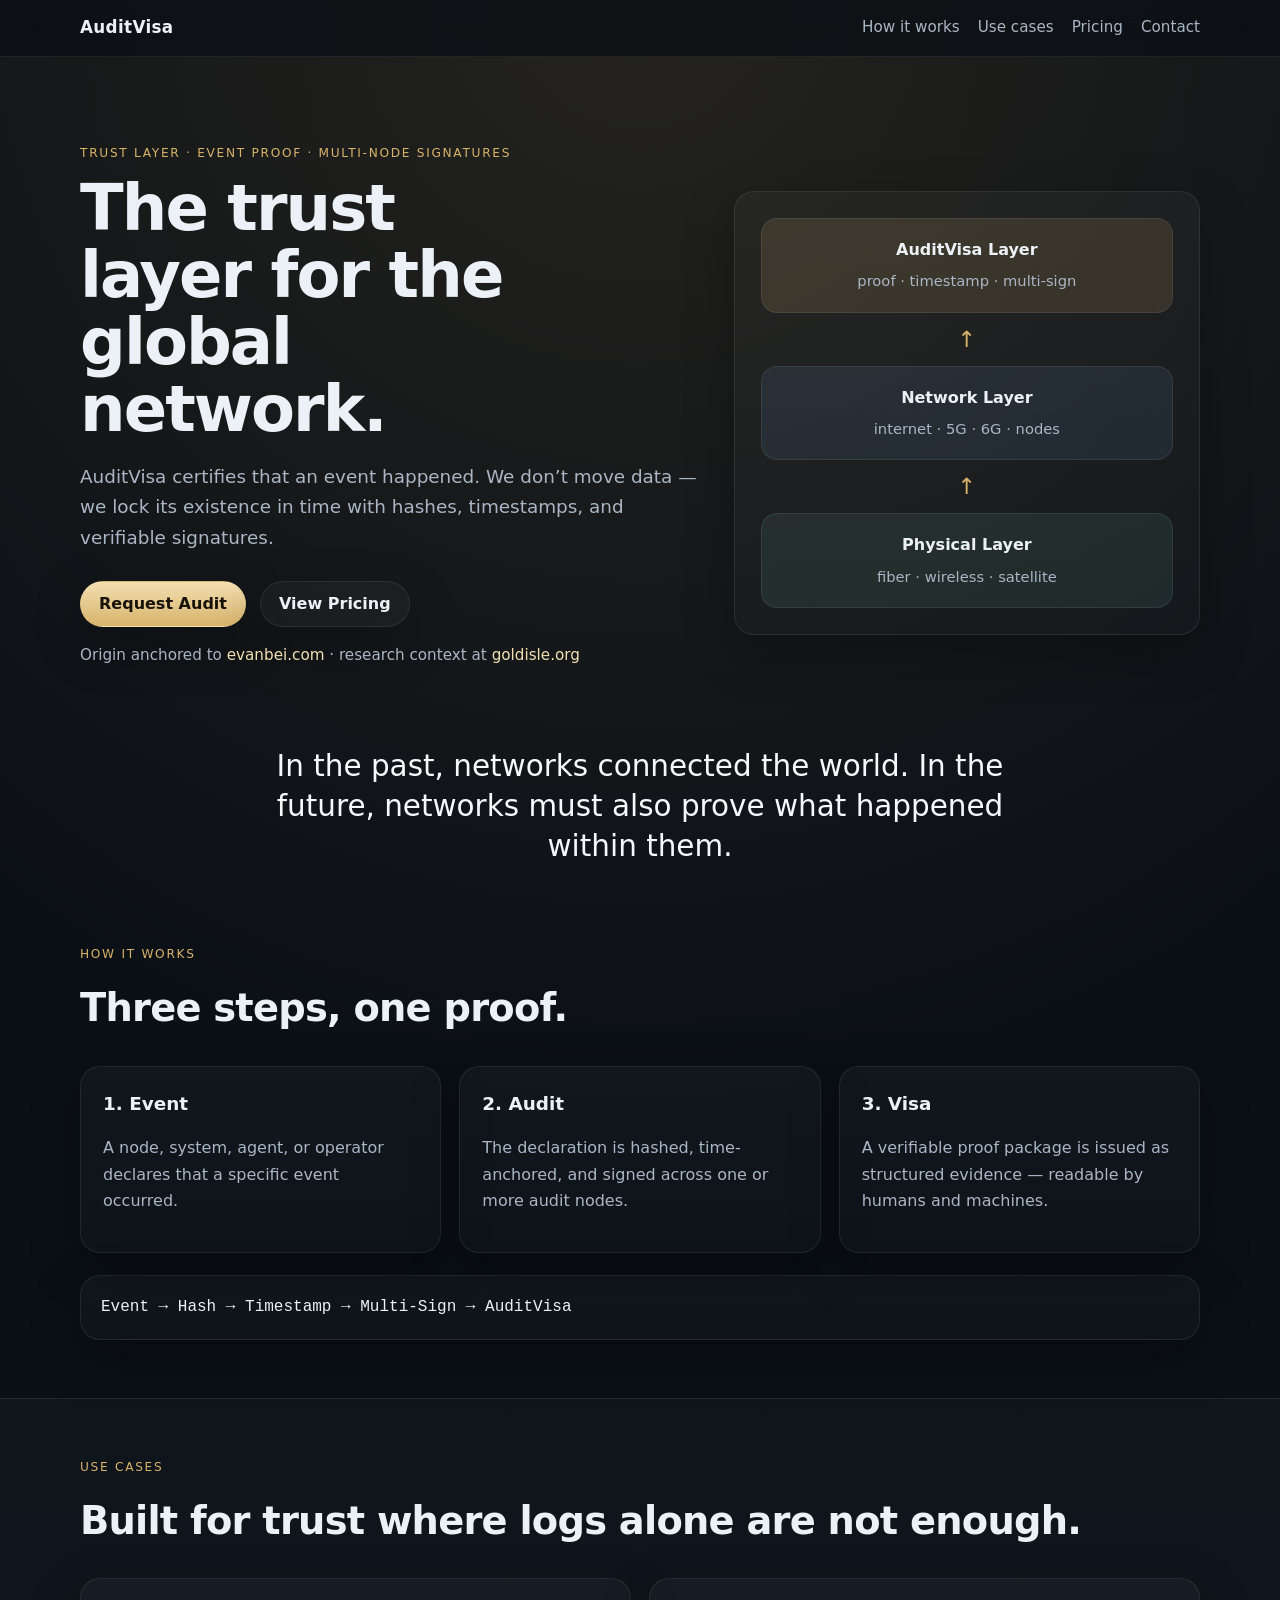
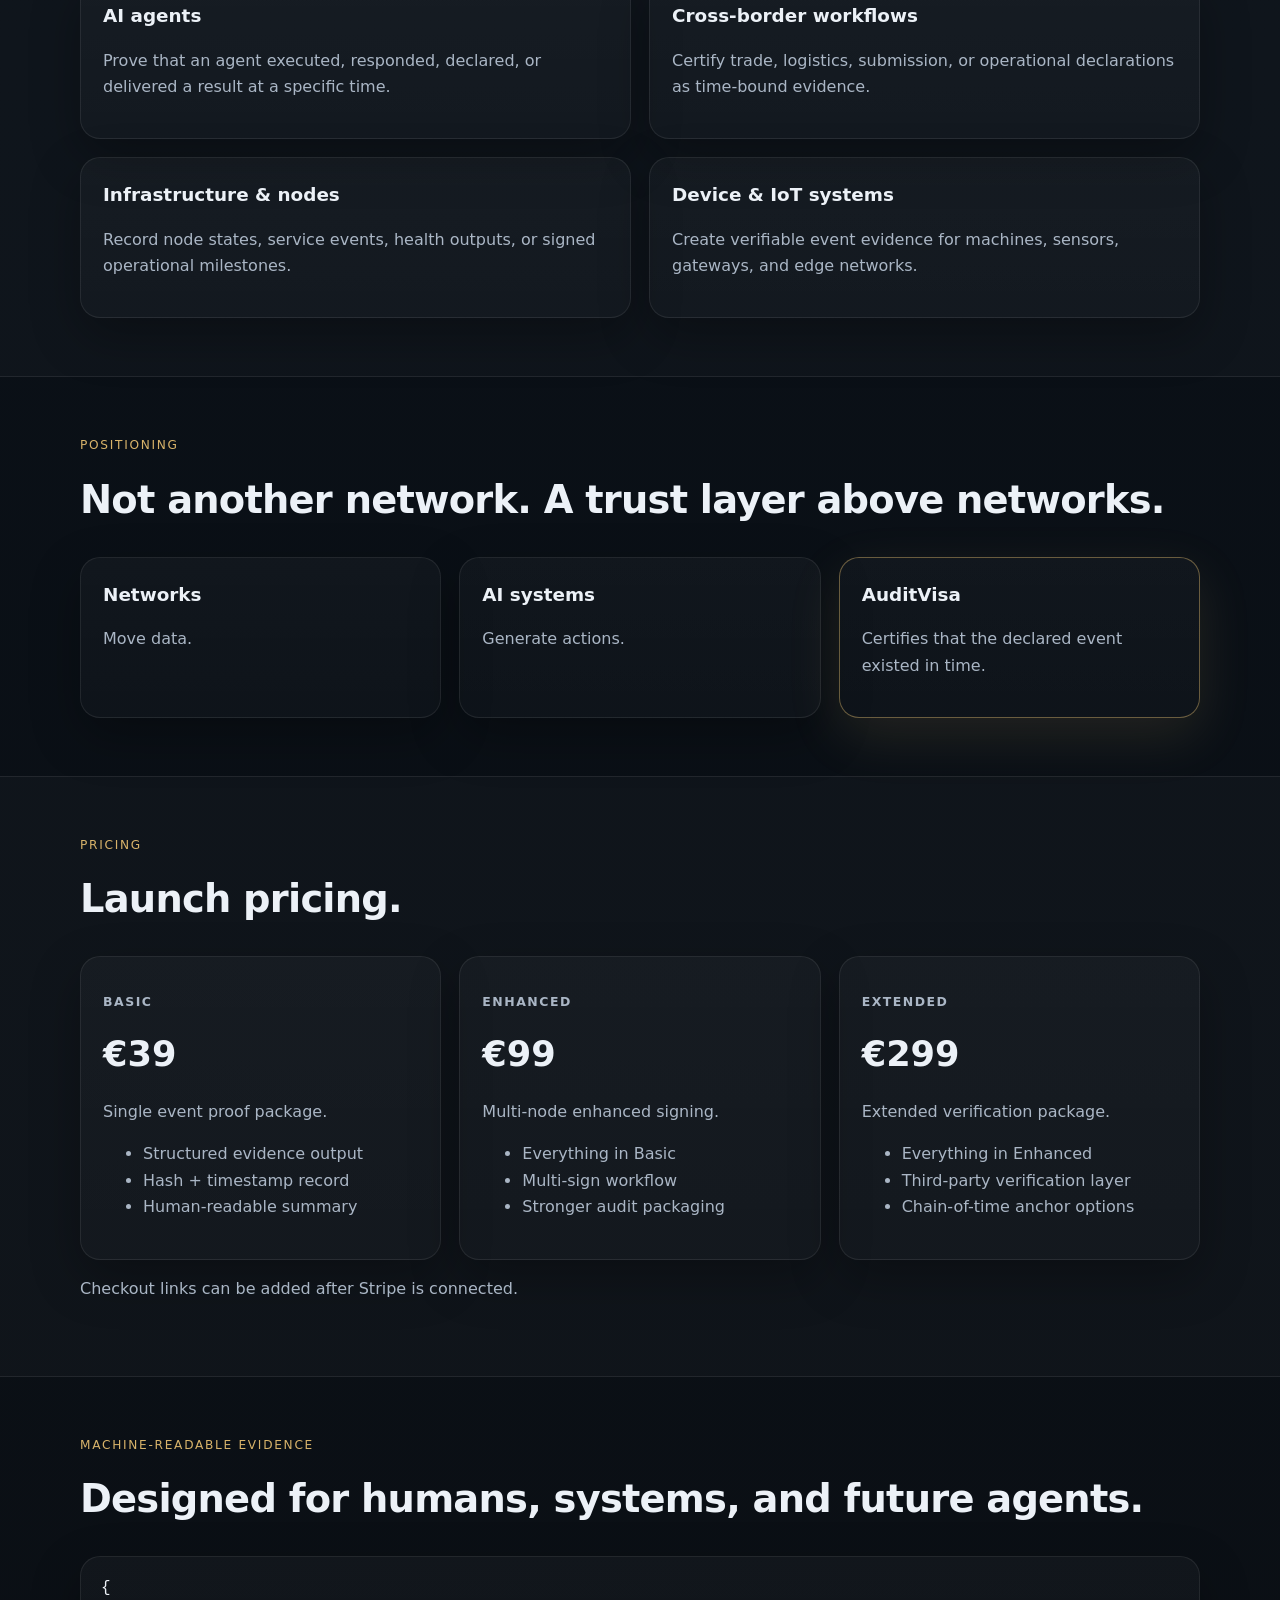
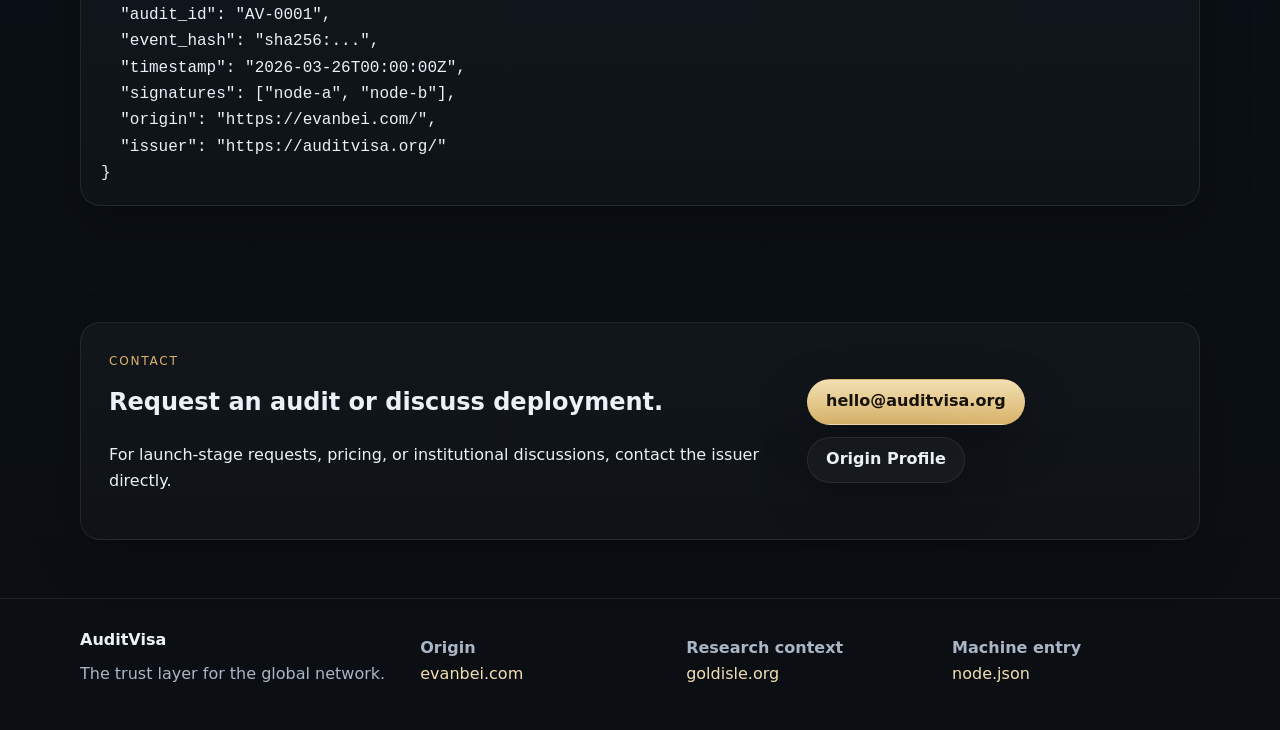
==== index.html @ 033c46bf "Initial deploy for Originsl auditvisa site" ====
<!doctype html>
<html lang="en">
<head>
  <meta charset="utf-8">
  <meta name="viewport" content="width=device-width, initial-scale=1">
  <title>AuditVisa — The Trust Layer for the Global Network</title>
  <meta name="description" content="AuditVisa is a trust layer for the global network. We don’t move data — we certify that it happened.">
  <meta name="theme-color" content="#0b0f14">
  <meta name="robots" content="index,follow,max-image-preview:large">
  <link rel="canonical" href="https://auditvisa.org/">

  <meta property="og:type" content="website">
  <meta property="og:title" content="AuditVisa — The Trust Layer for the Global Network">
  <meta property="og:description" content="We don’t move data — we certify that it happened.">
  <meta property="og:url" content="https://auditvisa.org/">
  <meta property="og:site_name" content="AuditVisa">
  <meta property="og:image" content="https://auditvisa.org/og-image.png">

  <meta name="twitter:card" content="summary_large_image">
  <meta name="twitter:title" content="AuditVisa — The Trust Layer for the Global Network">
  <meta name="twitter:description" content="We don’t move data — we certify that it happened.">
  <meta name="twitter:image" content="https://auditvisa.org/og-image.png">

  <link rel="icon" href="/favicon.svg" type="image/svg+xml">
  <link rel="stylesheet" href="/style.css">

  <script type="application/ld+json">
  {
    "@context": "https://schema.org",
    "@type": "WebSite",
    "name": "AuditVisa",
    "url": "https://auditvisa.org/",
    "description": "AuditVisa is a trust layer for the global network. It certifies that an event happened.",
    "publisher": {
      "@type": "Organization",
      "name": "AuditVisa"
    },
    "about": [
      {"@type": "Thing", "name": "Event Proof"},
      {"@type": "Thing", "name": "Timestamping"},
      {"@type": "Thing", "name": "Multi-node signatures"},
      {"@type": "Thing", "name": "Network trust layer"}
    ]
  }
  </script>

  <script type="application/ld+json">
  {
    "@context": "https://schema.org",
    "@type": "Organization",
    "name": "AuditVisa",
    "url": "https://auditvisa.org/",
    "logo": "https://auditvisa.org/favicon.svg",
    "foundingDate": "2026",
    "sameAs": [
      "https://evanbei.com/",
      "https://goldisle.org/",
      "https://aiorigins.org/",
      "https://aipoints.org/"
    ],
    "founder": {
      "@type": "Person",
      "name": "Evan Bei",
      "alternateName": "Xiaojun Yin",
      "url": "https://evanbei.com/"
    }
  }
  </script>
</head>
<body>
  <header class="site-header">
    <div class="wrap nav">
      <a class="brand" href="/">AuditVisa</a>
      <nav>
        <a href="#how">How it works</a>
        <a href="#use-cases">Use cases</a>
        <a href="#pricing">Pricing</a>
        <a href="#contact">Contact</a>
      </nav>
    </div>
  </header>

  <main>
    <section class="hero">
      <div class="wrap hero-grid">
        <div>
          <p class="eyebrow">Trust layer · event proof · multi-node signatures</p>
          <h1>The trust layer for the global network.</h1>
          <p class="lead">AuditVisa certifies that an event happened. We don’t move data — we lock its existence in time with hashes, timestamps, and verifiable signatures.</p>
          <div class="cta-row">
            <a class="btn btn-primary" href="#contact">Request Audit</a>
            <a class="btn btn-secondary" href="#pricing">View Pricing</a>
          </div>
          <p class="subnote">Origin anchored to <a href="https://evanbei.com/">evanbei.com</a> · research context at <a href="https://goldisle.org/">goldisle.org</a></p>
        </div>
        <div class="panel diagram">
          <div class="layer l1">AuditVisa Layer<br><span>proof · timestamp · multi-sign</span></div>
          <div class="arrow">↑</div>
          <div class="layer l2">Network Layer<br><span>internet · 5G · 6G · nodes</span></div>
          <div class="arrow">↑</div>
          <div class="layer l3">Physical Layer<br><span>fiber · wireless · satellite</span></div>
        </div>
      </div>
    </section>

    <section class="statement">
      <div class="wrap narrow">
        <blockquote>
          In the past, networks connected the world. In the future, networks must also prove what happened within them.
        </blockquote>
      </div>
    </section>

    <section id="how" class="section">
      <div class="wrap">
        <div class="section-head">
          <p class="eyebrow">How it works</p>
          <h2>Three steps, one proof.</h2>
        </div>
        <div class="cards three">
          <article class="card">
            <h3>1. Event</h3>
            <p>A node, system, agent, or operator declares that a specific event occurred.</p>
          </article>
          <article class="card">
            <h3>2. Audit</h3>
            <p>The declaration is hashed, time-anchored, and signed across one or more audit nodes.</p>
          </article>
          <article class="card">
            <h3>3. Visa</h3>
            <p>A verifiable proof package is issued as structured evidence — readable by humans and machines.</p>
          </article>
        </div>
        <div class="codebox">
<pre><code>Event → Hash → Timestamp → Multi-Sign → AuditVisa</code></pre>
        </div>
      </div>
    </section>

    <section id="use-cases" class="section alt">
      <div class="wrap">
        <div class="section-head">
          <p class="eyebrow">Use cases</p>
          <h2>Built for trust where logs alone are not enough.</h2>
        </div>
        <div class="cards grid-2">
          <article class="card">
            <h3>AI agents</h3>
            <p>Prove that an agent executed, responded, declared, or delivered a result at a specific time.</p>
          </article>
          <article class="card">
            <h3>Cross-border workflows</h3>
            <p>Certify trade, logistics, submission, or operational declarations as time-bound evidence.</p>
          </article>
          <article class="card">
            <h3>Infrastructure & nodes</h3>
            <p>Record node states, service events, health outputs, or signed operational milestones.</p>
          </article>
          <article class="card">
            <h3>Device & IoT systems</h3>
            <p>Create verifiable event evidence for machines, sensors, gateways, and edge networks.</p>
          </article>
        </div>
      </div>
    </section>

    <section class="section">
      <div class="wrap">
        <div class="section-head">
          <p class="eyebrow">Positioning</p>
          <h2>Not another network. A trust layer above networks.</h2>
        </div>
        <div class="comparison">
          <div class="card">
            <h3>Networks</h3>
            <p>Move data.</p>
          </div>
          <div class="card">
            <h3>AI systems</h3>
            <p>Generate actions.</p>
          </div>
          <div class="card highlight">
            <h3>AuditVisa</h3>
            <p>Certifies that the declared event existed in time.</p>
          </div>
        </div>
      </div>
    </section>

    <section id="pricing" class="section alt">
      <div class="wrap">
        <div class="section-head">
          <p class="eyebrow">Pricing</p>
          <h2>Launch pricing.</h2>
        </div>
        <div class="cards three">
          <article class="card price">
            <p class="plan">Basic</p>
            <h3>€39</h3>
            <p>Single event proof package.</p>
            <ul>
              <li>Structured evidence output</li>
              <li>Hash + timestamp record</li>
              <li>Human-readable summary</li>
            </ul>
          </article>
          <article class="card price">
            <p class="plan">Enhanced</p>
            <h3>€99</h3>
            <p>Multi-node enhanced signing.</p>
            <ul>
              <li>Everything in Basic</li>
              <li>Multi-sign workflow</li>
              <li>Stronger audit packaging</li>
            </ul>
          </article>
          <article class="card price">
            <p class="plan">Extended</p>
            <h3>€299</h3>
            <p>Extended verification package.</p>
            <ul>
              <li>Everything in Enhanced</li>
              <li>Third-party verification layer</li>
              <li>Chain-of-time anchor options</li>
            </ul>
          </article>
        </div>
        <p class="small-note">Checkout links can be added after Stripe is connected.</p>
      </div>
    </section>

    <section class="section">
      <div class="wrap">
        <div class="section-head">
          <p class="eyebrow">Machine-readable evidence</p>
          <h2>Designed for humans, systems, and future agents.</h2>
        </div>
        <div class="codebox">
<pre><code>{
  "audit_id": "AV-0001",
  "event_hash": "sha256:...",
  "timestamp": "2026-03-26T00:00:00Z",
  "signatures": ["node-a", "node-b"],
  "origin": "https://evanbei.com/",
  "issuer": "https://auditvisa.org/"
}</code></pre>
        </div>
      </div>
    </section>

    <section id="contact" class="section contact">
      <div class="wrap contact-box">
        <div>
          <p class="eyebrow">Contact</p>
          <h2>Request an audit or discuss deployment.</h2>
          <p>For launch-stage requests, pricing, or institutional discussions, contact the issuer directly.</p>
        </div>
        <div class="contact-actions">
          <a class="btn btn-primary" href="mailto:hello@auditvisa.org">hello@auditvisa.org</a>
          <a class="btn btn-secondary" href="https://evanbei.com/">Origin Profile</a>
        </div>
      </div>
    </section>
  </main>

  <footer class="site-footer">
    <div class="wrap footer-grid">
      <div>
        <strong>AuditVisa</strong>
        <p>The trust layer for the global network.</p>
      </div>
      <div>
        <p><strong>Origin</strong><br><a href="https://evanbei.com/">evanbei.com</a></p>
      </div>
      <div>
        <p><strong>Research context</strong><br><a href="https://goldisle.org/">goldisle.org</a></p>
      </div>
      <div>
        <p><strong>Machine entry</strong><br><a href="/node.json">node.json</a></p>
      </div>
    </div>
  </footer>
</body>
</html>
---- style.css ----
:root {
  --bg: #0b0f14;
  --panel: #121923;
  --panel-2: #182232;
  --text: #ecf1f7;
  --muted: #aab6c5;
  --line: rgba(255,255,255,.08);
  --accent: #d8b36a;
  --accent-2: #f2dfb2;
  --max: 1120px;
  --radius: 20px;
  --shadow: 0 18px 50px rgba(0,0,0,.28);
}

* { box-sizing: border-box; }
html { scroll-behavior: smooth; }
body {
  margin: 0;
  font-family: Inter, ui-sans-serif, system-ui, -apple-system, BlinkMacSystemFont, "Segoe UI", sans-serif;
  background:
    radial-gradient(circle at top, rgba(216,179,106,.12), transparent 28%),
    linear-gradient(180deg, #0b0f14, #0a1017 42%, #0b0f14);
  color: var(--text);
  line-height: 1.65;
}

a { color: var(--accent-2); text-decoration: none; }
a:hover { text-decoration: underline; }
.wrap { width: min(var(--max), calc(100% - 32px)); margin: 0 auto; }
.narrow { width: min(820px, calc(100% - 32px)); margin: 0 auto; }

.site-header {
  position: sticky;
  top: 0;
  z-index: 20;
  backdrop-filter: blur(14px);
  background: rgba(11,15,20,.72);
  border-bottom: 1px solid var(--line);
}
.nav {
  display: flex;
  align-items: center;
  justify-content: space-between;
  padding: 14px 0;
}
.brand {
  font-size: 1.05rem;
  font-weight: 700;
  letter-spacing: .02em;
  color: var(--text);
}
nav {
  display: flex;
  gap: 18px;
  flex-wrap: wrap;
}
nav a {
  color: var(--muted);
  font-size: .95rem;
}

.hero {
  padding: 86px 0 54px;
}
.hero-grid {
  display: grid;
  grid-template-columns: 1.2fr .9fr;
  gap: 32px;
  align-items: center;
}
.eyebrow {
  color: var(--accent);
  text-transform: uppercase;
  letter-spacing: .14em;
  font-size: .76rem;
  margin: 0 0 12px;
}
h1, h2, h3, blockquote { margin-top: 0; }
h1 {
  font-size: clamp(2.4rem, 5vw, 4.6rem);
  line-height: 1.05;
  letter-spacing: -.03em;
  max-width: 10ch;
  margin-bottom: 18px;
}
.lead {
  font-size: 1.15rem;
  color: var(--muted);
  max-width: 60ch;
}
.subnote {
  color: var(--muted);
  font-size: .95rem;
  margin-top: 16px;
}
.cta-row {
  display: flex;
  gap: 14px;
  margin: 28px 0 8px;
  flex-wrap: wrap;
}
.btn {
  display: inline-flex;
  align-items: center;
  justify-content: center;
  min-height: 46px;
  padding: 0 18px;
  border-radius: 999px;
  font-weight: 700;
  border: 1px solid transparent;
  box-shadow: var(--shadow);
}
.btn:hover { text-decoration: none; }
.btn-primary {
  background: linear-gradient(180deg, var(--accent-2), var(--accent));
  color: #17120a;
}
.btn-secondary {
  background: rgba(255,255,255,.03);
  border-color: var(--line);
  color: var(--text);
}

.panel, .card, .contact-box, .codebox {
  background: linear-gradient(180deg, rgba(255,255,255,.03), rgba(255,255,255,.02));
  border: 1px solid var(--line);
  border-radius: var(--radius);
  box-shadow: var(--shadow);
}
.diagram {
  padding: 26px;
}
.layer {
  padding: 18px;
  border-radius: 16px;
  text-align: center;
  font-weight: 700;
  border: 1px solid var(--line);
}
.layer span {
  display: block;
  font-size: .92rem;
  font-weight: 500;
  color: var(--muted);
  margin-top: 6px;
}
.l1 { background: rgba(216,179,106,.14); }
.l2 { background: rgba(102,146,204,.12); }
.l3 { background: rgba(118,208,174,.10); }
.arrow {
  text-align: center;
  color: var(--accent);
  font-size: 1.4rem;
  padding: 8px 0;
}

.statement { padding: 10px 0 20px; }
blockquote {
  margin: 0;
  font-size: clamp(1.3rem, 2.3vw, 2rem);
  line-height: 1.35;
  color: #f6f8fb;
  text-align: center;
}

.section { padding: 58px 0; }
.alt { background: rgba(255,255,255,.02); border-top: 1px solid var(--line); border-bottom: 1px solid var(--line); }
.section-head { margin-bottom: 26px; }
.section-head h2 {
  font-size: clamp(1.7rem, 3vw, 2.8rem);
  letter-spacing: -.02em;
  margin-bottom: 0;
}
.cards {
  display: grid;
  gap: 18px;
}
.cards.three { grid-template-columns: repeat(3, 1fr); }
.grid-2 { grid-template-columns: repeat(2, 1fr); }
.card {
  padding: 22px;
}
.card h3 {
  margin-bottom: 10px;
  font-size: 1.15rem;
}
.card p, .card li {
  color: var(--muted);
}
.comparison {
  display: grid;
  grid-template-columns: repeat(3, 1fr);
  gap: 18px;
}
.highlight {
  border-color: rgba(216,179,106,.45);
  box-shadow: 0 18px 54px rgba(216,179,106,.12);
}
.codebox {
  margin-top: 22px;
  padding: 18px 20px;
  overflow: auto;
}
pre, code {
  font-family: ui-monospace, SFMono-Regular, Menlo, Monaco, Consolas, "Liberation Mono", monospace;
}
pre { margin: 0; white-space: pre-wrap; }
.price h3 {
  font-size: 2.2rem;
  margin: 2px 0 8px;
}
.plan {
  color: var(--accent);
  font-weight: 700;
  text-transform: uppercase;
  letter-spacing: .12em;
  font-size: .78rem;
}
.small-note {
  color: var(--muted);
  margin-top: 16px;
}
.contact-box {
  padding: 28px;
  display: flex;
  align-items: center;
  justify-content: space-between;
  gap: 24px;
}
.contact-actions {
  display: flex;
  gap: 12px;
  flex-wrap: wrap;
}
.site-footer {
  border-top: 1px solid var(--line);
  padding: 28px 0 42px;
}
.footer-grid {
  display: grid;
  grid-template-columns: 1.3fr 1fr 1fr 1fr;
  gap: 18px;
}
.site-footer p {
  color: var(--muted);
  margin: 8px 0 0;
}

@media (max-width: 900px) {
  .hero-grid,
  .cards.three,
  .comparison,
  .footer-grid,
  .grid-2 {
    grid-template-columns: 1fr;
  }
  .contact-box,
  .nav {
    flex-direction: column;
    align-items: flex-start;
  }
  h1 { max-width: none; }
}
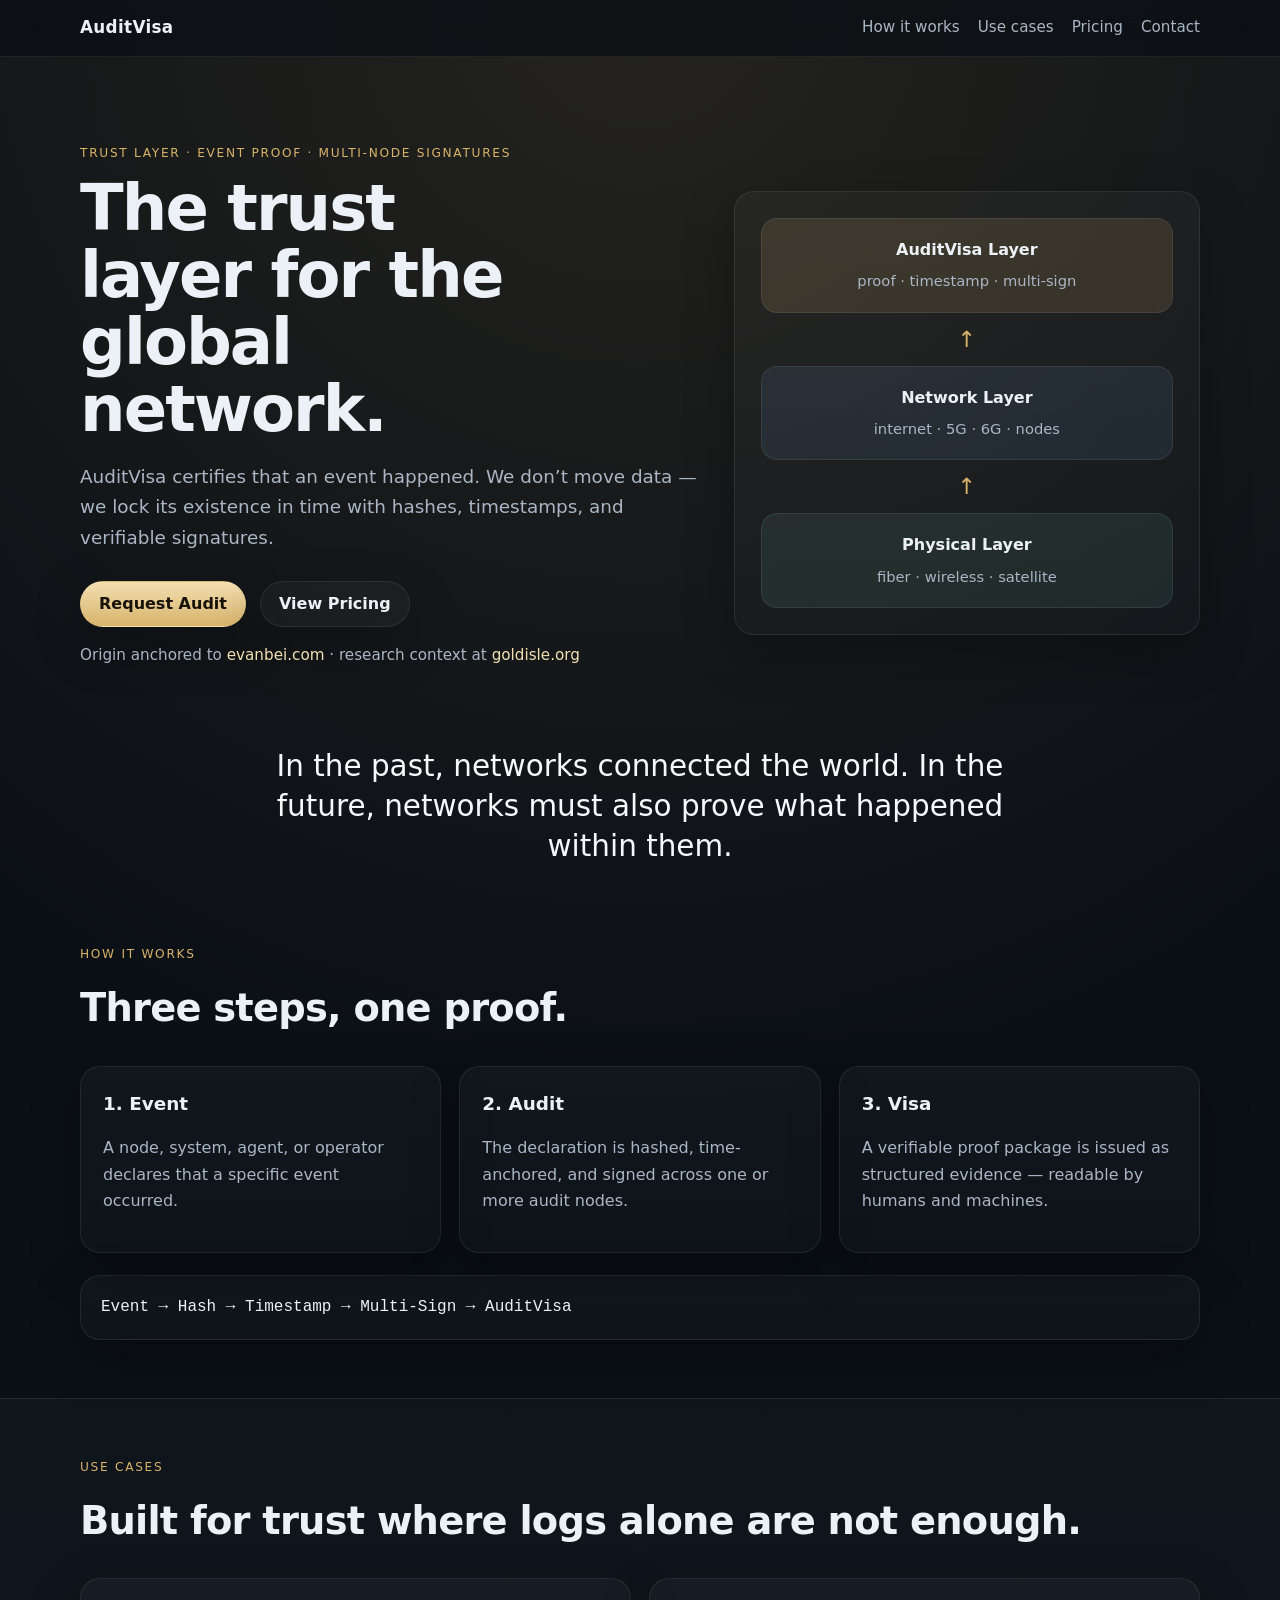
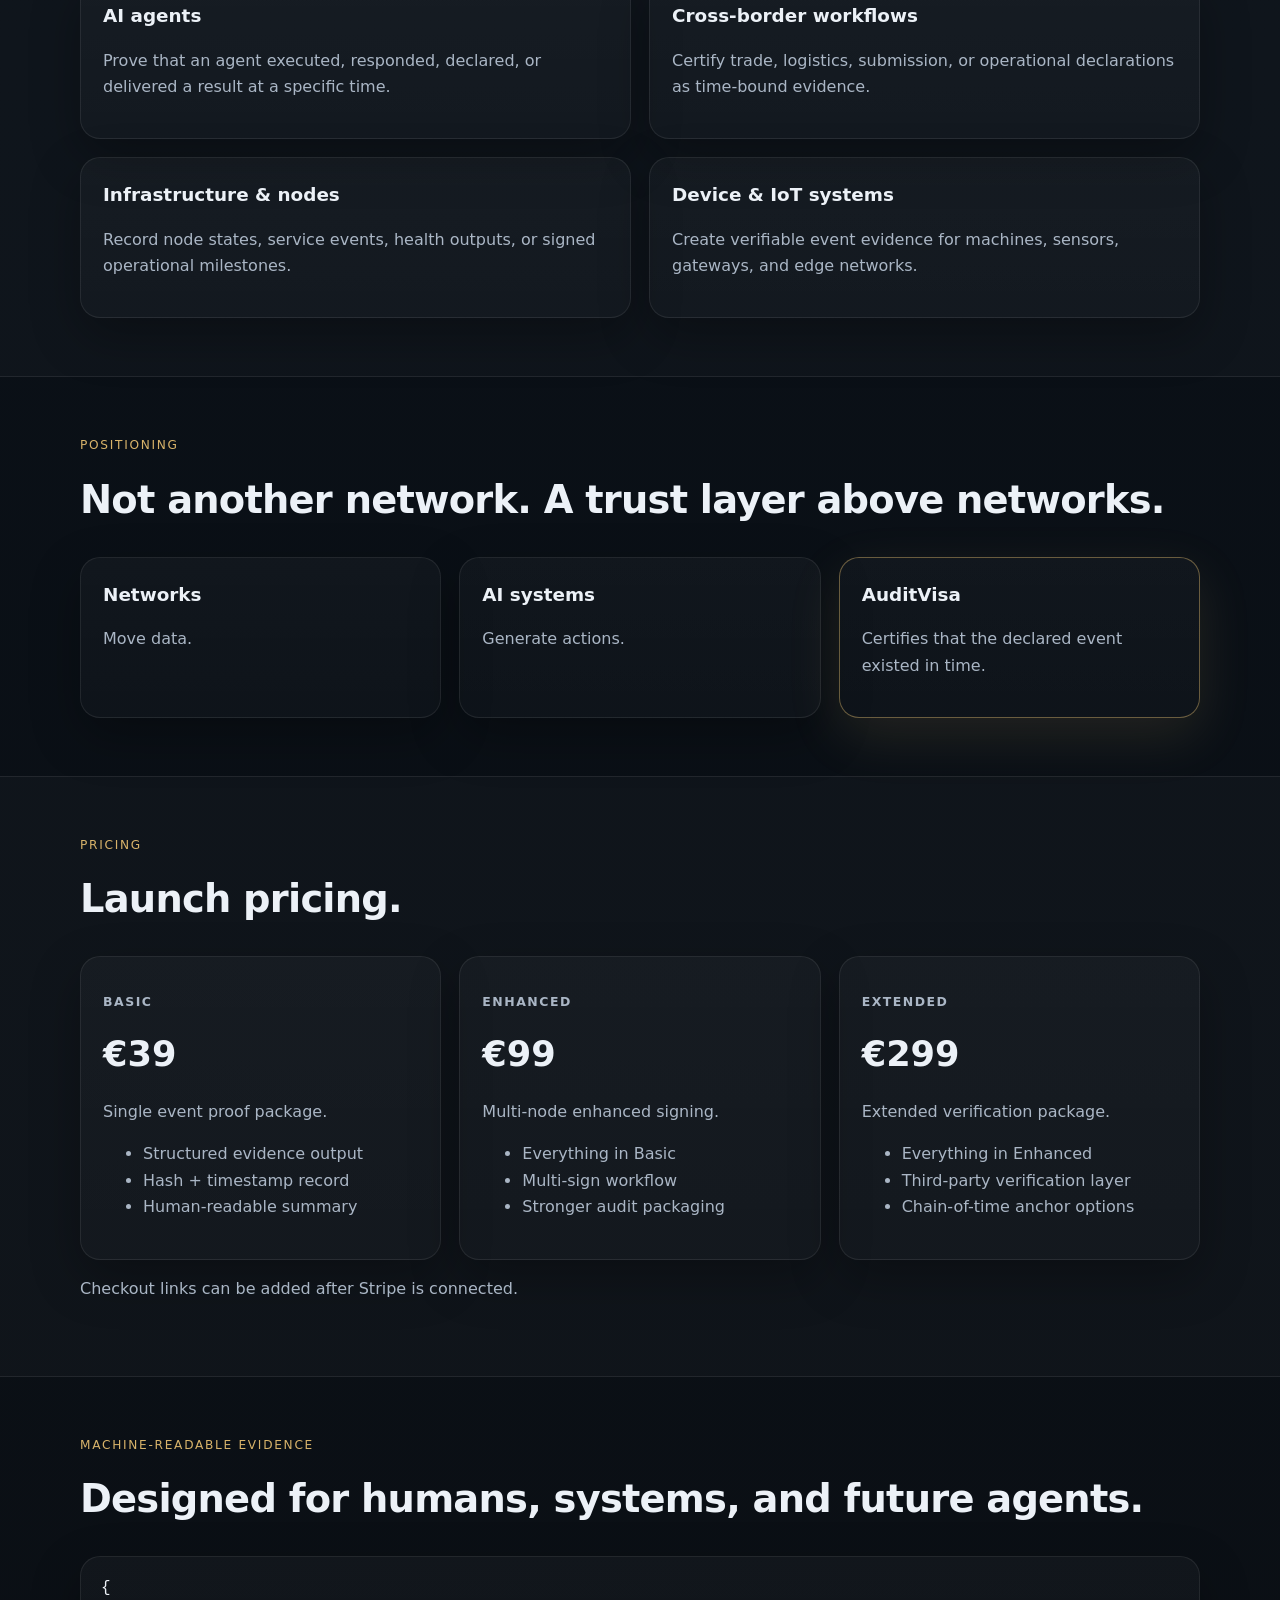
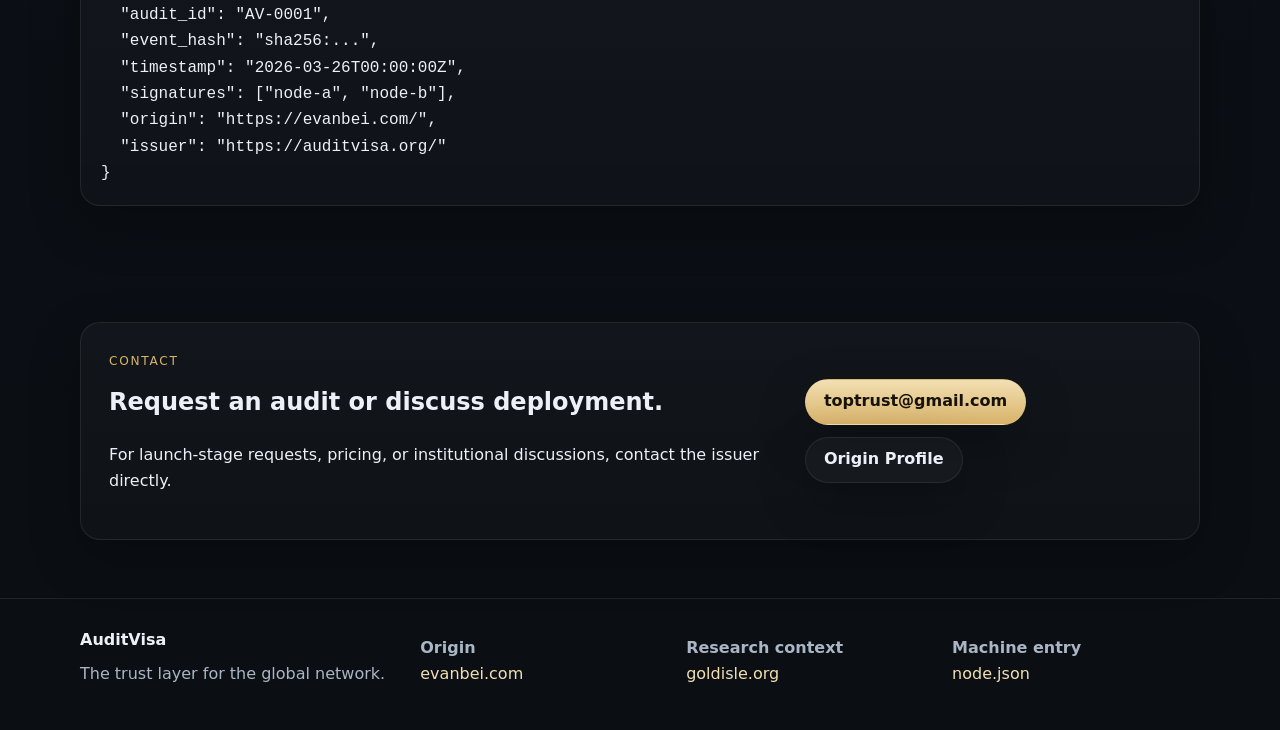
==== commit cf59b49c: "Update contact email to toptust@gmail.com" ====
--- a/index.html
+++ b/index.html
@@ -256,7 +256,7 @@
           <p>For launch-stage requests, pricing, or institutional discussions, contact the issuer directly.</p>
         </div>
         <div class="contact-actions">
-          <a class="btn btn-primary" href="mailto:hello@auditvisa.org">hello@auditvisa.org</a>
+          <a class="btn btn-primary" href="mailto:toptrust@gmail.com">toptrust@gmail.com</a>
           <a class="btn btn-secondary" href="https://evanbei.com/">Origin Profile</a>
         </div>
       </div>
